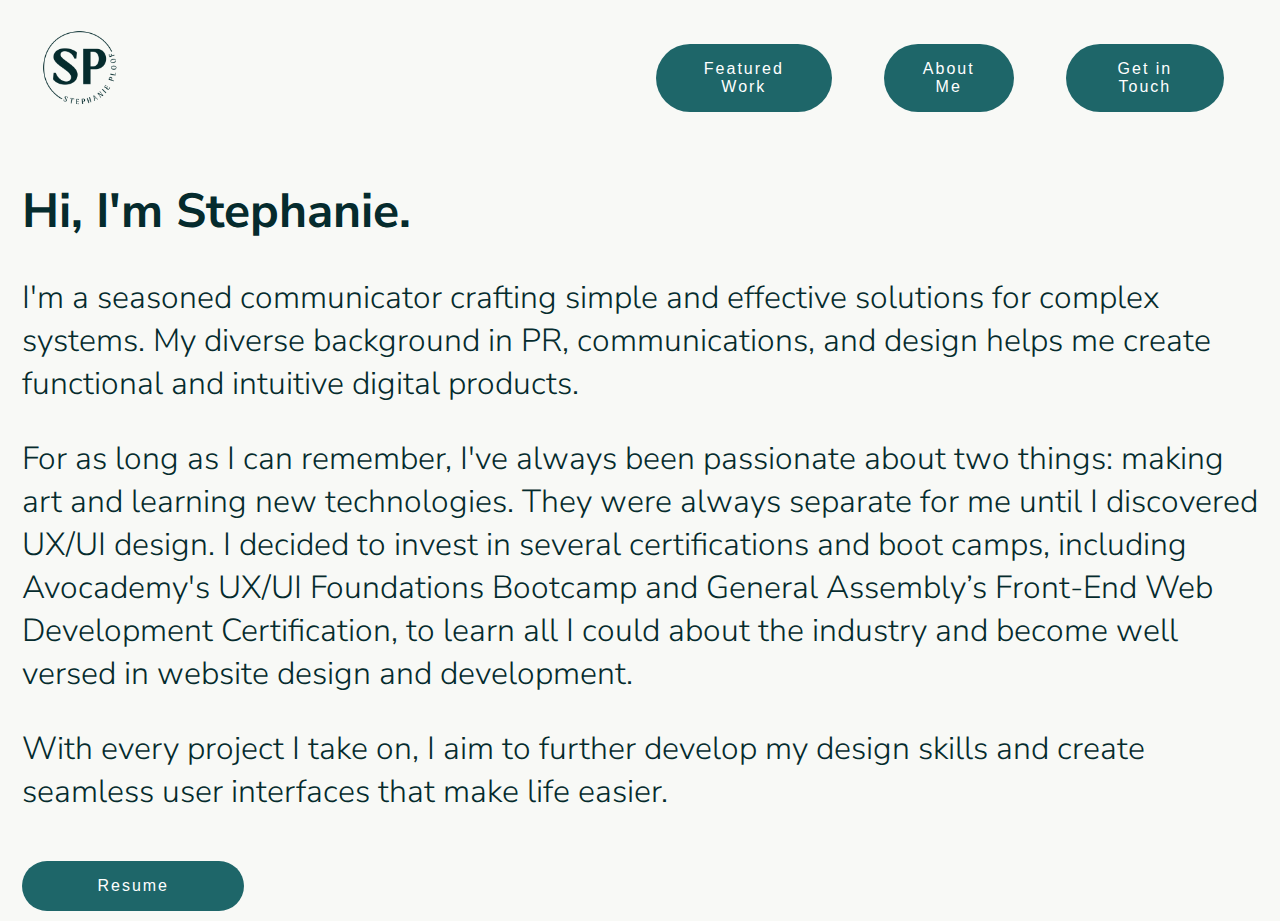
==== about-me-page.html @ 5ec4ba4c "Latest Update" ====
<!DOCTYPE html>
<html lang="en">
<head>
    <meta charset="UTF-8">
    <meta name="viewport" content="width=device-width, initial-scale=1.0">
    <link rel="stylesheet" href="style.css">
    <script defer src="app.js"></script>
    <title>About</title>
</head>
<body>
    <header>
        <div class="header">
            <div class="logo">  
                <img id="ploof-logo" src="SPloof logo.png">
            </div>
            <div class="header-links">
                <button class="header-buttons">Featured Work</button>
                <button class="header-buttons">About Me</button>
                <button class="header-buttons">Get in Touch</button>
            </div>
        </div>
    </header>
    <section>
    <h1>Hi, I'm Stephanie.</h1>
    <h3>I'm a seasoned communicator crafting simple and effective solutions for complex systems. My diverse background in PR, communications, and design helps me create functional and intuitive digital products.</h3>
    <h3>For as long as I can remember, I've always been passionate about two things: making art and learning new technologies. They were always separate for me until I discovered UX/UI design. I decided to invest in several certifications and boot camps, including Avocademy's UX/UI Foundations Bootcamp and General Assembly’s Front-End Web Development Certification, to learn all I could about the industry and become well versed in website design and development.</h3>
    <h3>With every project I take on, I aim to further develop my design skills and create seamless user interfaces that make life easier.</h3>
    <button class="button">Resume</button>
    </section>
</body>
</html>
---- style.css ----
/* The Google fonts */
@import url('https://fonts.googleapis.com/css2?family=Nunito+Sans:ital,opsz,wght@0,6..12,200;0,6..12,300;0,6..12,400;0,6..12,500;0,6..12,600;0,6..12,700;0,6..12,800;1,6..12,200;1,6..12,300;1,6..12,400;1,6..12,500;1,6..12,600;1,6..12,700;1,6..12,800&display=swap');

/*Colors
Blue/green: #052B2D 
Background color: #EDF1E8
Button color: #1E6669
Button color highlight: #80A6A3
*/

body {
    margin: 10px;
    font-family: 'Nunito Sans', sans-serif;
    color: #052B2D;
    background-color:#F8F9F6;
    padding-left: 12px;
    padding-right: 12px;
}

h1 {
    font-weight: 700;
    font-size: 48px;
}

h2 {
    font-weight: 600;
    font-size: 42px;
    letter-spacing: 2px;
}

h3 {
    font-weight: 300;
    font-size: 32px;
}

button {
    transition: background-color 0.3s ease;
}

/*header*/
.header {
    padding: 18px;
    overflow: hidden;
    display: grid;
    grid-template-columns: 1fr 1fr;
}

#ploof-logo {
    width: auto;
    height: 80px;
}

.header-links {
    list-style: none;
    display: flex;
    justify-content: flex-end;
    gap: 20px;
}

.header-buttons {
    font-size: 16px;
    letter-spacing: 2px;
    background-color: #1E6669;
    color: #ffff;
    font-weight: 500;
    border-style: none;
    padding: 16px 24px 16px 24px;
    border-radius: 100px;
    margin: 16px;
}

/*Intro*/
.landing-page-grid {
    display: grid;
    grid-template-columns: 1fr 3fr;
    margin-right: 75px;
    margin-left: 75px;
}

.bio-copy-flex {
    display: flex;
    flex-direction: column;
    margin-right: 18px;
    margin-left: 12px;
    margin: 10px;
}

.headshot {
    display: flex;
    align-items: center;
    flex-shrink: 3;
    height: 32%;
    border: 2px solid #052B2D;
    border-radius: 1000px;
    margin-right: 12px;
}


.button {
    font-size: 16px;
    letter-spacing: 2px;
    background-color: #1E6669;
    color: #ffff;
    font-weight: 500;
    border-style: none;
    margin-top: 16px;
    padding: 16px;
    border-radius: 100px;
    width: 18%;
}

/*skills & tools*/
#skills-tools {
    display: grid;
    grid-template-rows: 1fr 1fr;
    padding-left: 30px;
    margin-left: 50px;
    margin-right: 50px;
    border-radius: 30px;
    line-height: 30px;
}

.list-items {
    list-style-type: none;
    margin: 0;
    padding: 0;
    display: flex;
    flex-direction: row;
    justify-content: space-between;
    font-size: 24px;
}

#featured-work {
    margin-left: 50px;
    margin-right: 50px;
}

#get-in-touch {
    margin-left: 50px;
    margin-right: 50px;
}

/*featured work*/
.card-grid {
    display: grid;
    grid-template-columns: repeat(3, 1fr);
    grid-row-gap: 30px;
    grid-column-gap: 30px;
    padding: 15px;
}

.card {
    background-color: white;
    border-radius: 10px;
    display: flex;
    flex-direction: column;
    height: 500px;
    transition: transform 0.3s ease;
}

.featured-work-image {
    background-size: cover;
    background-position: center;
    width: 100%;
    height: 500px;
    position: relative;
    border-radius: 10px;
}

.featured-work-image-1 {
    background-image: url(Lonely_Traveler_App_Design.jpg);
}

.featured-work-image-2 {
    background-image: url(agape_website.png);
}

.featured-work-image-3 {
    background-image: url(VPI_website.png);
}

.featured-work-image-4 {
    background-image: url(Shop_Tash.png);
}

/*form*/
form {
    box-sizing: border-box;
    padding: 2rem;
    border-radius: 1rem;
    border: 2px solid hsl(0, 0%, 90%);
    display: flex;
    flex-direction: column;
    gap: 2rem;
    font-size: 18px;
}

.submit-button {
    font-size: 16px;
    letter-spacing: 2px;
    background-color: #1E6669;
    color: #ffff;
    font-weight: 500;
    border-style: none;
    margin-top: 16px;
    padding: 16px;
    border-radius: 100px;
    width: 15%;
}

/*button hover*/
button:hover {
    background-color: #0B9484; 
}

#ploof-logo:hover {
    content: url('SPloof logo-hover.png');
}

.card:hover {
    transform: scale(1.03);
}
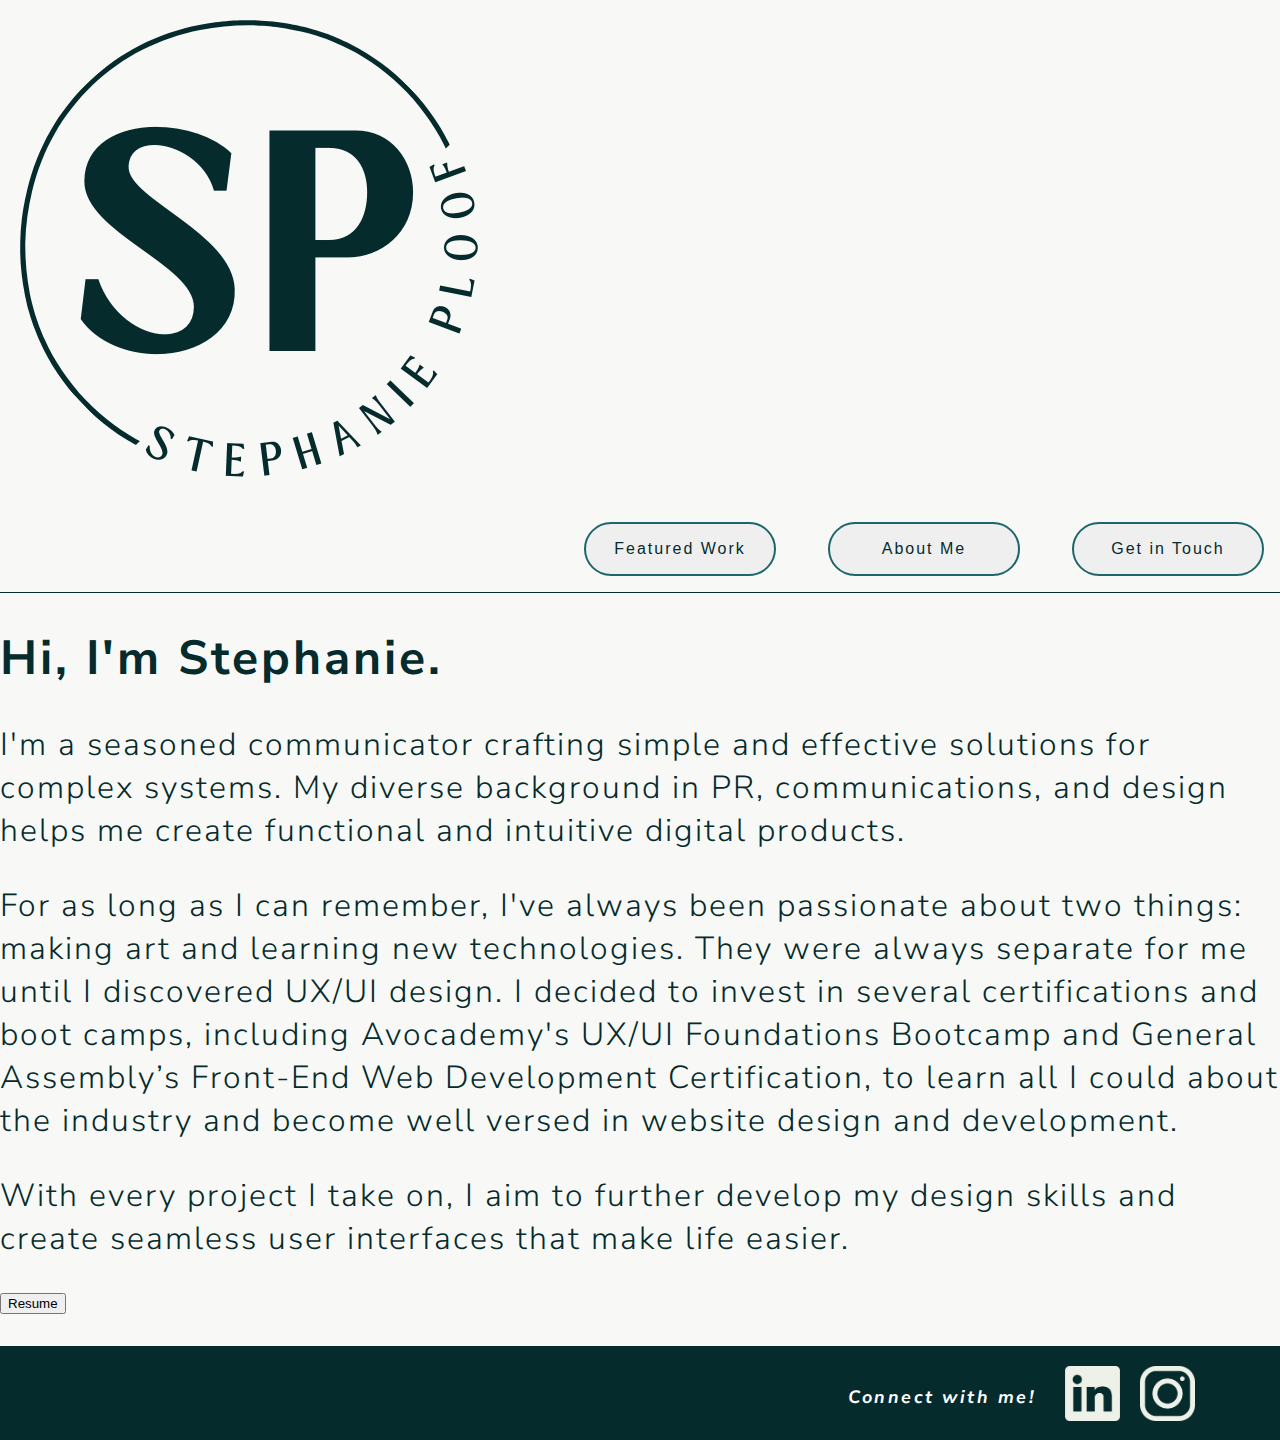
==== commit 6e519fda: "Major updates - responsiveness - bug fixes - links" ====
--- a/about-me-page.html
+++ b/about-me-page.html
@@ -27,5 +27,14 @@
     <h3>With every project I take on, I aim to further develop my design skills and create seamless user interfaces that make life easier.</h3>
     <button class="button">Resume</button>
     </section>
+    <footer class="footer">
+        <p class="connect">Connect with me!</p>
+        <a href="https://www.instagram.com/stephmaria.art/">
+            <img class="footer-logo" src="LinkedIn Logo.png" alt="LinkedIn">
+        </a>
+        <a href="www.linkedin.com/in/stephaniemploof">
+            <img class="footer-logo" src="Instagram-Logo.png" alt="Instagram">
+        </a>
+      </footer>
 </body>
 </html>--- a/style.css
+++ b/style.css
@@ -9,45 +9,78 @@
 */
 
 body {
-    margin: 10px;
     font-family: 'Nunito Sans', sans-serif;
     color: #052B2D;
     background-color:#F8F9F6;
-    padding-left: 12px;
-    padding-right: 12px;
+    margin: 0px;
 }
 
 h1 {
     font-weight: 700;
     font-size: 48px;
+    letter-spacing: 3px;
 }
 
 h2 {
     font-weight: 600;
     font-size: 42px;
-    letter-spacing: 2px;
+    letter-spacing: 3px;
 }
 
 h3 {
     font-weight: 300;
     font-size: 32px;
+    letter-spacing: 2px;
+}
+
+p {
+    font-size: 18px;
+    letter-spacing: 1px;
+    color: #272928;
 }
 
 button {
-    transition: background-color 0.3s ease;
+    transition: 0.5s ease;
+    text-decoration: none;
+}
+
+a {
+    text-decoration: none;
 }
 
 /*header*/
 .header {
-    padding: 18px;
+    background-color:#F8F9F6;
+    border-bottom: 1px solid #052B2D;
+    top: 0;
+    transition: top 0.2s ease-in-out;
+    width: 100%;
+}
+
+.header-grid {
+    padding: 18px 75px 18px 75px;
     overflow: hidden;
     display: grid;
     grid-template-columns: 1fr 1fr;
 }
 
-#ploof-logo {
+.image-wrapper {
+    position: relative;
+}
+
+.ploof-logo {
     width: auto;
     height: 80px;
+}
+
+.ploof-logo-hover {
+    position: absolute;
+    width: auto;
+    height: 80px;
+    top: 0;
+    left: 0;
+    opacity: 0;
+    transition: opacity 0.5s ease-out;
 }
 
 .header-links {
@@ -60,53 +93,52 @@
 .header-buttons {
     font-size: 16px;
     letter-spacing: 2px;
-    background-color: #1E6669;
+    color: #052B2D;
+    font-weight: 500;
+    border-style: solid;
+    border-color: #1E6669;
+    width: 12em;
+    padding: 16px 24px 16px 24px;
+    border-radius: 100px;
+    margin: 16px;
+}
+
+/*Intro*/
+.landing-page-grid {
+    display: grid;
+    grid-template-columns: 1fr 3fr;
+    margin: 75px 200px 75px 200px;
+}
+
+.bio-copy-flex {
+    display: flex;
+    flex-direction: column;
+    margin-right: 18px;
+    margin-left: 12px;
+}
+
+.headshot {
+    display: flex;
+    align-items: center;
+    justify-content: center;
+    height: 350px;
+    border: 2px solid #052B2D;
+    border-radius: 1000px;
+    margin-right: 12px;
+}
+
+
+.resume-button {
+    font-size: 16px;
+    letter-spacing: 3px;
+    background-color: #052B2D;
     color: #ffff;
     font-weight: 500;
     border-style: none;
-    padding: 16px 24px 16px 24px;
+    width: 12em;
+    padding: 16px 32px 16px 32px;
     border-radius: 100px;
-    margin: 16px;
-}
-
-/*Intro*/
-.landing-page-grid {
-    display: grid;
-    grid-template-columns: 1fr 3fr;
-    margin-right: 75px;
-    margin-left: 75px;
-}
-
-.bio-copy-flex {
-    display: flex;
-    flex-direction: column;
-    margin-right: 18px;
-    margin-left: 12px;
-    margin: 10px;
-}
-
-.headshot {
-    display: flex;
-    align-items: center;
-    flex-shrink: 3;
-    height: 32%;
-    border: 2px solid #052B2D;
-    border-radius: 1000px;
-    margin-right: 12px;
-}
-
-
-.button {
-    font-size: 16px;
-    letter-spacing: 2px;
-    background-color: #1E6669;
-    color: #ffff;
-    font-weight: 500;
-    border-style: none;
     margin-top: 16px;
-    padding: 16px;
-    border-radius: 100px;
-    width: 18%;
 }
 
 /*skills & tools*/
@@ -130,32 +162,34 @@
     font-size: 24px;
 }
 
-#featured-work {
-    margin-left: 50px;
-    margin-right: 50px;
-}
-
-#get-in-touch {
-    margin-left: 50px;
-    margin-right: 50px;
-}
 
 /*featured work*/
+.featured-work {
+    background: #D7DFDF;
+    color: #052B2D;
+    padding: 75px 200px 100px 200px;
+}
+
+
+.featured-work-header {
+    margin-top: 0px;
+    margin-bottom: 42px;
+}
+
 .card-grid {
     display: grid;
     grid-template-columns: repeat(3, 1fr);
     grid-row-gap: 30px;
     grid-column-gap: 30px;
-    padding: 15px;
 }
 
 .card {
-    background-color: white;
     border-radius: 10px;
     display: flex;
     flex-direction: column;
-    height: 500px;
-    transition: transform 0.3s ease;
+    height: 300px;
+    transition: transform 0.3s ease, filter 0.3s ease;
+    filter: brightness(0.7);
 }
 
 .featured-work-image {
@@ -183,7 +217,25 @@
     background-image: url(Shop_Tash.png);
 }
 
+/*featured work page*/
+#featured-work-page {
+    color: #052B2D;
+    padding: 75px 75px 100px 75px;
+}
+
+.featured-work-page-card {
+    border-radius: 10px;
+    display: flex;
+    flex-direction: column;
+    height: 300px;
+    transition: transform 0.3s ease;
+}
+
 /*form*/
+.get-in-touch {
+    margin: 75px 200px 100px 200px;
+}
+
 form {
     box-sizing: border-box;
     padding: 2rem;
@@ -198,25 +250,198 @@
 .submit-button {
     font-size: 16px;
     letter-spacing: 2px;
-    background-color: #1E6669;
+    background-color: #0a423c;
     color: #ffff;
     font-weight: 500;
     border-style: none;
     margin-top: 16px;
     padding: 16px;
     border-radius: 100px;
-    width: 15%;
-}
+    width: 12em;
+}
+
+/*lonely traveler page*/
+.lonely-traveler-hero {
+    display: grid;
+    grid-template-columns: 3fr 1fr;
+    background: #D7DFDF;
+}
+
+.lt-image {
+    justify-self: center;
+    height: 500px;
+}
+
+.lt-image-2 {
+    justify-self: center;
+    height: 500px;
+}
+
+.lt-spacing {
+    padding: 75px 300px 50px 300px;
+}
+
+.lt-description-grid {
+    display: grid;
+    grid-template-columns: 1fr 1fr;
+    grid-column-gap: 75px;
+}
+
+.lt-description-grid-2 {
+    display: grid;
+    grid-template-columns: 1fr 1fr 1fr 1fr;
+}
+
+.lt-images-grid {
+    display: grid;
+    justify-content: center;
+    grid-template-columns: 1fr 1fr 1fr;
+    row-gap: 75px;
+}
+
+.lt-button-spacing {
+    display: flex;
+    justify-content: center;
+    padding: 0px 0px 50px 0px;
+}
+
+.lt-button {
+    font-size: 24px;
+    letter-spacing: 3px;
+    background-color: #052B2D;
+    color: #ffff;
+    font-weight: 500;
+    border-style: none;
+    padding: 16px 32px 16px 32px;
+    border-radius: 100px;
+    margin-top: 16px;
+    margin-bottom: 16px;
+}
+
+/*footer*/
+footer {
+    display: flex;
+    justify-content: flex-end;
+    align-items: center;
+    background-color: #052B2D;
+    margin-top: 32px;
+    padding: 10px 75px 3px 3px;
+}
+
+.connect {
+    color: #ffff;
+    font-weight: bold;
+    font-size: 18px;
+    font-style: italic;
+    letter-spacing: 2.5px;
+    padding-right: 20px;
+}
+
+.footer-logo {
+    height: 55px;
+    padding: 10px;
+    transition: transform 0.3s ease;
+}
+
 
 /*button hover*/
 button:hover {
     background-color: #0B9484; 
-}
-
-#ploof-logo:hover {
-    content: url('SPloof logo-hover.png');
-}
+    font-weight: 500;
+}
+
+.header-buttons:hover {
+    color:#ffff;
+    border-color: #0B9484;
+}
+
+.ploof-logo-hover:hover {
+    opacity: 1;
+  }
 
 .card:hover {
     transform: scale(1.03);
+    filter: brightness(1);
+}
+
+.featured-work-page-card:hover {
+    transform: scale(1.03);
+}
+
+.footer-logo:hover {
+    transform: scale(1.05);
+}
+
+/*breakpoints*/
+
+
+@media (max-width:1260px) {
+    .landing-page-grid {
+        grid-template-columns: 1fr;
+    }
+    
+    .headshot {
+        height: 200px;
+        justify-content: center;
+    }
+
+    .lt-spacing {
+        padding: 75px 100px 75px 100px;
+    }
+
+    .lt-images-grid {
+        grid-template-columns: 1fr 1fr 1fr;
+        row-gap: 32px;
+    }
+}
+
+
+@media (max-width:960px) {
+    .header-links {
+        display: none;
+    }
+
+    h3 {
+        font-size: 24px;
+    }
+    
+    .landing-page-grid {
+        margin: 75px;
+    }
+
+    .featured-work {
+        padding: 75px;
+    }
+
+    .card-grid {
+        grid-template-columns: 1fr;
+        grid-row-gap: 30px;
+        grid-column-gap: 30px;
+    }
+
+    .get-in-touch {
+        margin: 75px;
+    }
+
+    .lonely-traveler-hero {
+        grid-template-columns: 1fr;
+    }
+
+    .lt-description-grid {
+        grid-template-columns: 1fr;
+        grid-column-gap: 75px;
+    }
+    
+    .lt-description-grid-2 {
+        grid-template-columns: 1fr 1fr;
+    }
+
+    .lt-images-grid {
+        grid-template-columns: 1fr;
+        row-gap: 32px;
+    }
+
+    .lt-image-2 {
+        height: auto;
+    }
 }